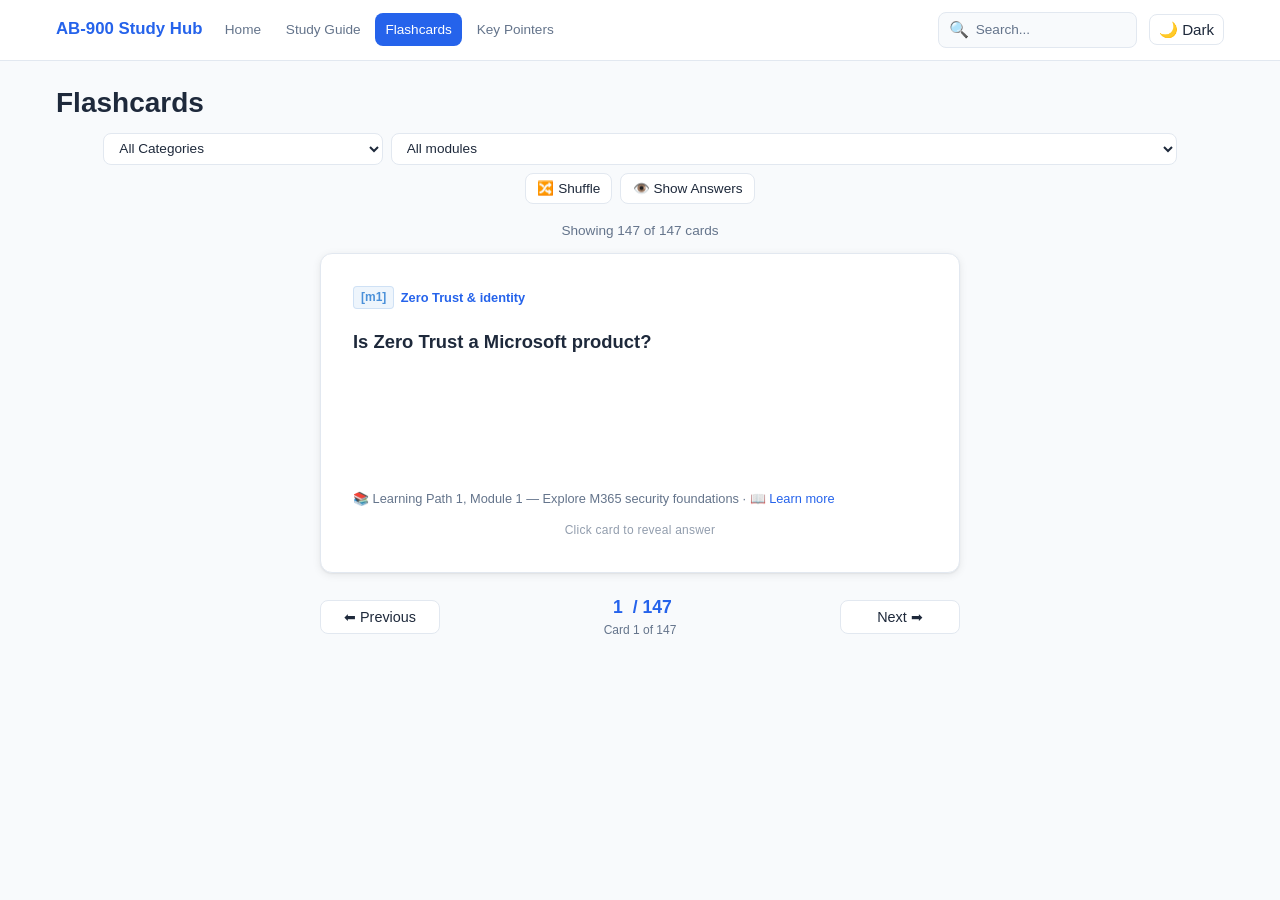
==== flashcards.html @ 1fb24867 "chore: remove all exam basics content across all data files and pages" ====
<!DOCTYPE html>
<html lang="sv" data-theme="light">
<head>
  <meta charset="UTF-8">
  <meta name="viewport" content="width=device-width, initial-scale=1.0">
  <title>Flashcards — AB-900 Study Hub</title>
  <link rel="stylesheet" href="style.css">
  <link rel="icon" href="data:image/svg+xml,<svg xmlns='http://www.w3.org/2000/svg' viewBox='0 0 100 100'><text y='.9em' font-size='90'>🃏</text></svg>">
</head>
<body>
  <header class="header">
    <div class="header-inner">
      <a href="index.html" class="header-logo">AB-900 Study Hub</a>
      <button id="hamburger" class="hamburger" aria-label="Menu">☰</button>
      <nav id="nav" class="nav">
        <a href="index.html">Home</a>
        <a href="study-guide.html">Study Guide</a>
        <a href="flashcards.html" class="active">Flashcards</a>
        <a href="key-pointers.html">Key Pointers</a>
      </nav>
      <div class="search-box">
        <span>🔍</span>
        <input id="searchInput" type="text" placeholder="Search...">
      </div>
      <button id="themeToggle" class="theme-toggle" aria-label="Toggle theme">🌙 Dark</button>
    </div>
  </header>

  <div class="container">
    <div style="display:flex; justify-content:space-between; align-items:center; flex-wrap:wrap; gap:0.75rem; margin-bottom:1rem;">
      <h1 style="margin:0;">Flashcards</h1>
      <div class="flashcard-controls">
        <select id="categoryFilter">
          <option value="all">All Categories</option>
        </select>
        <select id="moduleFilter">
          <option value="">All modules</option>
        </select>
        <button id="shuffleBtn" class="theme-toggle">🔀 Shuffle</button>
        <button id="showAllBtn" class="theme-toggle">👁️ Show Answers</button>
      </div>
    </div>

    <div id="cardCounter" class="card-counter">Card 1 / 1</div>

    <div class="flashcard-wrap">
      <div class="flashcard-3d" id="flashcard3d">
        <div class="flashcard-face flashcard-front">
          <div class="card-category" id="cardCategory"></div>
          <div class="card-question" id="questionText"></div>
          <div class="card-ref" id="cardReference"></div>
          <div class="card-flip-prompt">Click card to reveal answer</div>
        </div>
        <div class="flashcard-face flashcard-back">
          <div class="card-answer" id="answerText"></div>
          <div class="card-explanation" id="explanationBox"></div>
          <div id="backLinks" class="card-ref"></div>
          <div class="card-flip-prompt">Click to flip back</div>
        </div>
      </div>
    </div>

    <div class="flashcard-nav">
      <button id="prevBtn" class="theme-toggle">⬅ Previous</button>
      <span class="card-progress">
        <span id="progressCurrent">1</span> / <span id="progressTotal">1</span>
        <span id="progressLabel" class="progress-label"></span>
      </span>
      <button id="nextBtn" class="theme-toggle">Next ➡</button>
    </div>

    <div id="showAnswersPanel" class="show-answers-panel">
      <h2>All Answers</h2>
      <div id="answersList"></div>
    </div>
  </div>

  <script src="data/modules.js"></script>
  <script src="data/flashcards.js"></script>
  <script>
    let currentIndex = 0;
    let filteredCards = [...flashcards];
    let shuffled = false;

    const flashcardModuleMap = {
      "Zero Trust & identity": "m1",
      "Identity types in Entra": "m1",
      "MFA & sign-in methods": "m1",
      "Conditional Access": "m1",
      "RBAC, PIM, JEA, JIT": "m1",
      "Identity Secure Score & audit": "m1",
      "Defender XDR": "m1",
      "M365 core services": "m2",
      "Microsoft 365 admin center": "m2",
      "Microsoft Purview": "m3",
      "SharePoint governance": "m3",
      "Microsoft 365 Copilot": "m4",
      "Agents": "m4",
      "Work IQ, content safety, groundedness": "m4",
      "Licensing": "m5",
      "Adoption & rollout": "m5",
      "Responsible AI": "m4",
      "Hybrid identity": "m1",
      "Intune": "m1",
      "Numbers to remember": null
    };

    const $ = id => document.getElementById(id);
    const categoryFilter = $('categoryFilter');
    const moduleFilter = $('moduleFilter');
    const cardCounter = $('cardCounter');
    const flashcard3d = $('flashcard3d');
    const questionText = $('questionText');
    const cardCategory = $('cardCategory');
    const answerText = $('answerText');
    const explanationBox = $('explanationBox');
    const backLinks = $('backLinks');
    const cardRef = $('cardReference');
    const prevBtn = $('prevBtn');
    const nextBtn = $('nextBtn');
    const showAllBtn = $('showAllBtn');
    const answersList = $('answersList');
    const showPanel = $('showAnswersPanel');
    const shuffleBtn = $('shuffleBtn');
    const progressCurrent = $('progressCurrent');
    const progressTotal = $('progressTotal');
    const progressLabel = $('progressLabel');

    // Populate category filter
    flashcardCategories.forEach(cat => {
      const opt = document.createElement('option');
      opt.value = cat;
      opt.textContent = cat;
      categoryFilter.appendChild(opt);
    });

    // Populate module filter
    learningPaths.forEach((lp, lpIndex) => {
      lp.modules.forEach(mod => {
        const opt = document.createElement('option');
        opt.value = mod.id;
        opt.textContent = 'LP' + (lpIndex + 1) + ': ' + lp.title + ' \u2192 ' + mod.title;
        moduleFilter.appendChild(opt);
      });
    });

    // Card flip
    flashcard3d.addEventListener('click', () => {
      flashcard3d.classList.toggle('flipped');
    });

    let searchQuery = '';

    function applyFilters() {
      const cat = categoryFilter.value;
      const modVal = moduleFilter.value;
      let cards = cat === 'all' ? [...flashcards] : flashcards.filter(c => c.category === cat);
      if (modVal) {
        cards = cards.filter(c => flashcardModuleMap[c.category] === modVal);
      }
      if (shuffled) cards.sort(() => 0.5 - Math.random());
      if (searchQuery) {
        cards = cards.filter(c =>
          c.question.toLowerCase().includes(searchQuery) ||
          c.answer.toLowerCase().includes(searchQuery) ||
          c.category.toLowerCase().includes(searchQuery) ||
          (c.reference && c.reference.toLowerCase().includes(searchQuery))
        );
      }
      filteredCards = cards;
      currentIndex = 0;
      renderCard();
    }

    window.pageSearch = function(q) { searchQuery = q; applyFilters(); };

    categoryFilter.addEventListener('change', applyFilters);
    moduleFilter.addEventListener('change', applyFilters);

    shuffleBtn.addEventListener('click', () => {
      shuffled = !shuffled;
      shuffleBtn.style.opacity = shuffled ? '1' : '0.6';
      applyFilters();
    });

    prevBtn.addEventListener('click', () => {
      if (currentIndex > 0) { currentIndex--; renderCard(); }
    });
    nextBtn.addEventListener('click', () => {
      if (currentIndex < filteredCards.length - 1) { currentIndex++; renderCard(); }
    });

    document.addEventListener('keydown', (e) => {
      if (e.key === 'ArrowLeft' && currentIndex > 0) { currentIndex--; renderCard(); }
      if (e.key === 'ArrowRight' && currentIndex < filteredCards.length - 1) { currentIndex++; renderCard(); }
    });

    function renderCard() {
      const card = filteredCards[currentIndex];
      flashcard3d.classList.remove('flipped');

      if (!card || filteredCards.length === 0) {
        cardCounter.textContent = 'No cards match your filters';
        questionText.textContent = '';
        cardRef.innerHTML = '';
        backLinks.innerHTML = '';
        explanationBox.classList.remove('visible');
        answerText.textContent = '';
        progressCurrent.textContent = '0';
        progressTotal.textContent = '0';
        progressLabel.textContent = '';
        return;
      }

      cardCounter.textContent = 'Showing ' + filteredCards.length + ' of ' + flashcards.length + ' cards';
      progressCurrent.textContent = currentIndex + 1;
      progressTotal.textContent = filteredCards.length;
      progressLabel.textContent = 'Card ' + (currentIndex + 1) + ' of ' + filteredCards.length;

      // Front — question
      questionText.textContent = card.question;
      const modId = flashcardModuleMap[card.category];
      if (modId) {
        cardCategory.innerHTML = getModuleBadgeHtml(modId) + ' ' + card.category;
      } else {
        cardCategory.textContent = card.category;
      }

      // Front — reference
      let refHtml = '';
      if (card.reference) {
        refHtml += '<span>📚 ' + card.reference + '</span>';
      }
      if (card.learnLink) {
        refHtml += ' &middot; <a href="' + card.learnLink + '" target="_blank" rel="noopener">📖 Learn more</a>';
      }
      cardRef.innerHTML = refHtml;

      // Back — answer + explanation
      answerText.textContent = card.answer;

      const cardLabel = findUnit(card.unitId);
      let backRefHtml = '';
      if (cardLabel) {
        const mod = findModule(card.moduleId);
        const lp = getLearningPathForModule(card.moduleId);
        if (lp && mod) {
          backRefHtml += '<span>📚 ' + lp.title + ' → ' + mod.title + ' → ' + cardLabel.title + '</span>';
        }
      } else if (card.reference) {
        backRefHtml += '<span>📚 ' + card.reference + '</span>';
      }
      if (card.learnLink) {
        backRefHtml += ' &middot; <a href="' + card.learnLink + '" target="_blank" rel="noopener">📖 Learn more</a>';
      }
      backLinks.innerHTML = backRefHtml;

      if (card.explanation) {
        explanationBox.innerHTML = '<strong>Explanation:</strong> ' + card.explanation;
        explanationBox.classList.add('visible');
      } else {
        explanationBox.classList.remove('visible');
      }
    }

    // Show All Answers
    showAllBtn.addEventListener('click', () => {
      const isOpen = showPanel.classList.toggle('open');
      showAllBtn.textContent = isOpen ? '🙈 Hide Answers' : '👁️ Show Answers';
      if (!isOpen) return;

      const cat = categoryFilter.value;
      const cards = cat === 'all' ? flashcards : flashcards.filter(c => c.category === cat);
      answersList.innerHTML = cards.map(c => `
        <div class="show-answers-item">
          <q>${c.question}</q>
          <div class="answer">${c.answer}</div>
          ${c.explanation ? '<div class="explanation">' + c.explanation + '</div>' : ''}
          ${c.reference ? '<div class="explanation">📚 ' + c.reference + '</div>' : ''}
        </div>
      `).join('');
    });

    renderCard();
  </script>
  <script src="script.js"></script>
</body>
</html>
---- style.css ----
*, *::before, *::after { box-sizing: border-box; margin: 0; padding: 0; }
:root {
  --primary: #2563eb;
  --primary-dark: #1d4ed8;
  --primary-light: rgba(37,99,235,0.1);
  --bg: #f8fafc;
  --bg-card: #ffffff;
  --text: #1e293b;
  --text-secondary: #64748b;
  --border: #e2e8f0;
  --accent-green: #22c55e;
  --accent-red: #ef4444;
  --accent-orange: #f59e0b;
  --shadow: 0 1px 3px rgba(0,0,0,0.1);
  --radius: 8px;
  --radius-lg: 12px;
  --font: -apple-system, BlinkMacSystemFont, "Segoe UI", Roboto, "Noto Sans", Helvetica, Arial, sans-serif;
  --max-width: 1200px;
}
[data-theme="dark"] {
  --bg: #0f172a;
  --bg-card: #1e293b;
  --text: #e2e8f0;
  --text-secondary: #94a3b8;
  --border: #334155;
  --shadow: 0 1px 3px rgba(0,0,0,0.3);
  --primary-light: rgba(37,99,235,0.15);
}

html { scroll-behavior: smooth; }
body { font-family: var(--font); background: var(--bg); color: var(--text); line-height: 1.6; min-height: 100vh; }

a { color: var(--primary); text-decoration: none; }
a:hover { text-decoration: underline; }

/* Header */
.header { position: sticky; top: 0; z-index: 100; background: var(--bg-card); border-bottom: 1px solid var(--border); }
.header-inner { max-width: var(--max-width); margin: 0 auto; padding: 0.75rem 1rem; display: flex; align-items: center; gap: 0.75rem; }
.header-logo { font-weight: 700; font-size: 1.05rem; color: var(--primary); text-decoration: none; white-space: nowrap; }
.header-logo:hover { text-decoration: none; }
.nav { display: flex; gap: 0.25rem; flex: 1; }
.nav a { padding: 0.35rem 0.65rem; border-radius: var(--radius); text-decoration: none; color: var(--text-secondary); font-size: 0.85rem; font-weight: 500; transition: background 0.15s, color 0.15s; }
.nav a:hover { background: var(--primary-light); color: var(--primary); text-decoration: none; }
.nav a.active { background: var(--primary); color: #fff; }
.search-box { display: flex; align-items: center; gap: 0.4rem; background: var(--bg); border: 1px solid var(--border); border-radius: var(--radius); padding: 0.25rem 0.65rem; }
.search-box input { border: none; background: transparent; outline: none; color: var(--text); font-size: 0.85rem; width: 150px; }
.search-box input::placeholder { color: var(--text-secondary); }
.theme-toggle, .icon-btn { background: none; border: 1px solid var(--border); border-radius: var(--radius); padding: 0.35rem 0.55rem; cursor: pointer; font-size: 0.95rem; color: var(--text); transition: background 0.15s; white-space: nowrap; }
.theme-toggle:hover, .icon-btn:hover { background: var(--primary-light); }
.hamburger { display: none; background: none; border: none; font-size: 1.5rem; cursor: pointer; color: var(--text); padding: 0.25rem; line-height: 1; }

/* Layout */
.container { max-width: var(--max-width); margin: 0 auto; padding: 1.5rem 1rem; }
.card { background: var(--bg-card); border: 1px solid var(--border); border-radius: var(--radius); padding: 1.5rem; box-shadow: var(--shadow); }
.card + .card { margin-top: 1rem; }
.card-flat { background: transparent; border: none; padding: 0; box-shadow: none; }

/* Typography */
h1 { font-size: 1.75rem; font-weight: 700; margin-bottom: 0.5rem; line-height: 1.3; }
h2 { font-size: 1.35rem; font-weight: 600; margin: 1.5rem 0 0.75rem; line-height: 1.3; }
h3 { font-size: 1.1rem; font-weight: 600; margin: 1rem 0 0.5rem; line-height: 1.4; }
h4 { font-size: 1rem; font-weight: 600; margin: 0.75rem 0 0.4rem; }
p { margin-bottom: 0.75rem; color: var(--text-secondary); }
ul, ol { margin-bottom: 0.75rem; padding-left: 1.5rem; color: var(--text-secondary); }
li { margin-bottom: 0.25rem; }
strong { color: var(--text); }

/* Code & Pre */
code { background: var(--bg); padding: 0.15rem 0.35rem; border-radius: 4px; font-size: 0.85em; font-family: "Cascadia Code", "Fira Code", Consolas, monospace; }
pre { background: var(--bg); border: 1px solid var(--border); border-radius: var(--radius); padding: 1rem; overflow-x: auto; font-size: 0.8rem; line-height: 1.5; margin-bottom: 1rem; font-family: "Cascadia Code", "Fira Code", Consolas, monospace; white-space: pre-wrap; word-break: break-word; }
pre code { background: none; padding: 0; font-size: inherit; }

/* Tables */
table { width: 100%; border-collapse: collapse; margin-bottom: 1rem; font-size: 0.875rem; }
th, td { border: 1px solid var(--border); padding: 0.45rem 0.65rem; text-align: left; }
th { background: var(--bg); font-weight: 600; }
tr:hover { background: var(--primary-light); }

/* Collapsible sections */
.collapsible-header { cursor: pointer; display: flex; justify-content: space-between; align-items: center; padding: 0.5rem 0; user-select: none; border-radius: var(--radius); }
.collapsible-header:hover { color: var(--primary); }
.collapsible-header h3, .collapsible-header h4 { margin: 0; }
.chevron { font-size: 0.75rem; color: var(--text-secondary); transition: transform 0.2s; }
.collapsible-body { overflow: hidden; max-height: 0; transition: max-height 0.3s ease; }
.collapsible-body.open { max-height: none; }
.collapsible-body > :first-child { padding-top: 0.5rem; }

/* Dashboard */
.hero { text-align: center; padding: 2.5rem 1rem 1.5rem; }
.hero h1 { font-size: 2rem; }
.hero p { font-size: 1.05rem; max-width: 550px; margin: 0.5rem auto; }
.hero-tags { display: flex; gap: 0.5rem; justify-content: center; flex-wrap: wrap; margin-top: 0.75rem; }
.tag { display: inline-block; padding: 0.2rem 0.7rem; border-radius: 20px; font-size: 0.8rem; font-weight: 500; color: #fff; }
.tag-blue { background: var(--primary); }
.tag-orange { background: var(--accent-orange); }
.tag-green { background: var(--accent-green); }

.domain-grid { display: grid; grid-template-columns: repeat(auto-fit, minmax(250px, 1fr)); gap: 1rem; margin-top: 1.5rem; }
.domain-card { background: var(--bg-card); border: 1px solid var(--border); border-radius: var(--radius-lg); padding: 1.25rem; text-align: center; }
.domain-card h3 { margin: 0 0 0.25rem; }
.domain-card p { font-size: 0.85rem; margin-bottom: 0.75rem; }
.domain-bar { height: 20px; background: var(--bg); border-radius: 10px; overflow: hidden; margin: 0.5rem 0; }
.domain-bar-fill { height: 100%; border-radius: 10px; background: var(--primary); transition: width 0.5s; }

.section-grid { display: grid; grid-template-columns: repeat(auto-fit, minmax(220px, 1fr)); gap: 1rem; margin-top: 1.5rem; }
.section-card { display: block; background: var(--bg-card); border: 1px solid var(--border); border-radius: var(--radius-lg); padding: 1.5rem; text-decoration: none; color: var(--text); transition: transform 0.15s, box-shadow 0.15s; }
.section-card:hover { transform: translateY(-2px); box-shadow: 0 4px 12px rgba(0,0,0,0.1); text-decoration: none; }
.section-card .icon { font-size: 2rem; margin-bottom: 0.5rem; }
.section-card h3 { margin: 0 0 0.35rem; }
.section-card p { font-size: 0.85rem; margin: 0; color: var(--text-secondary); }

/* Study Guide */
.section-header { border-left: 3px solid var(--primary); padding-left: 0.75rem; margin-top: 0; }
.key-concepts-box { background: var(--bg); border: 1px solid var(--border); border-radius: var(--radius); padding: 1rem; margin-top: 1rem; }
.key-concepts-box h3 { margin-top: 0; font-size: 1rem; }
.concept-tag { display: inline-block; background: var(--primary); color: #fff; padding: 0.1rem 0.5rem; border-radius: 12px; font-size: 0.75rem; margin: 0.15rem; white-space: nowrap; }

/* Tree Nav Sidebar */
.study-guide-layout { display: flex; gap: 1.5rem; align-items: flex-start; }
.tree-sidebar { width: 280px; flex-shrink: 0; position: sticky; top: 4.5rem; max-height: calc(100vh - 5.5rem); overflow-y: auto; background: var(--bg-card); border: 1px solid var(--border); border-radius: var(--radius); padding: 0.5rem 0; }
.tree-nav { font-size: 0.82rem; }
.tree-section + .tree-section { border-top: 1px solid var(--border); margin-top: 0.25rem; padding-top: 0.25rem; }
.tree-section-title { padding: 0.45rem 0.75rem; cursor: pointer; font-weight: 600; color: var(--primary); display: flex; align-items: center; gap: 0.35rem; user-select: none; }
.tree-section-title::before { content: "▾"; font-size: 0.65rem; transition: transform 0.2s; }
.tree-section-title.collapsed::before { content: "▸"; }
.tree-section-title:hover { background: var(--primary-light); }
.tree-module-title { padding: 0.35rem 0.75rem 0.35rem 1.5rem; cursor: pointer; font-weight: 500; color: var(--text); display: flex; align-items: center; gap: 0.3rem; user-select: none; font-size: 0.8rem; }
.tree-module-title::before { content: "▾"; font-size: 0.6rem; transition: transform 0.2s; }
.tree-module-title.collapsed::before { content: "▸"; }
.tree-module-title:hover { background: var(--primary-light); }
.tree-children { overflow: hidden; transition: max-height 0.25s ease; max-height: 2000px; }
.tree-children.collapsed { max-height: 0; }
.tree-item { padding: 0.3rem 0.75rem 0.3rem 2.25rem; cursor: pointer; color: var(--text-secondary); border-radius: 4px; margin: 0 0.25rem; transition: background 0.1s, color 0.1s; font-size: 0.8rem; line-height: 1.3; word-break: break-word; }
.tree-item:hover { background: var(--primary-light); color: var(--primary); }
.tree-item.selected { background: var(--primary); color: #fff; font-weight: 500; }

/* Content area */
.content-area { flex: 1; min-width: 0; }
.content-area h2 { margin-top: 0; }
.content-area .breadcrumb { font-size: 0.8rem; color: var(--text-secondary); margin-bottom: 0.5rem; }
.content-area .exam-tips { margin-top: 1.5rem; padding: 1rem; background: rgba(245,158,11,0.1); border: 1px solid var(--accent-orange); border-radius: var(--radius); }
.content-area .exam-tips h3 { margin-top: 0; font-size: 1rem; color: var(--accent-orange); }
.content-area .key-concepts { margin-top: 1rem; padding: 1rem; background: var(--primary-light); border: 1px solid var(--primary); border-radius: var(--radius); }
.content-area .key-concepts h3 { margin-top: 0; font-size: 1rem; color: var(--primary); }
.search-no-results { text-align: center; padding: 2rem; color: var(--text-secondary); font-size: 1.1rem; }

/* Flashcards — 3D flip card */
.flashcard-wrap { max-width: 640px; margin: 0 auto; perspective: 1200px; }
.flashcard-3d { position: relative; width: 100%; min-height: 320px; cursor: pointer; transform-style: preserve-3d; transition: transform 0.5s cubic-bezier(0.4, 0.0, 0.2, 1); }
.flashcard-3d.flipped { transform: rotateY(180deg); }

.flashcard-face { position: absolute; inset: 0; backface-visibility: hidden; -webkit-backface-visibility: hidden; border-radius: var(--radius-lg); padding: 2rem; display: flex; flex-direction: column; border: 1px solid var(--border); background: var(--bg-card); box-shadow: 0 2px 8px rgba(0,0,0,0.08), 0 1px 2px rgba(0,0,0,0.06); }
[data-theme="dark"] .flashcard-face { box-shadow: 0 2px 12px rgba(0,0,0,0.3), 0 1px 3px rgba(0,0,0,0.2); }

.flashcard-front { z-index: 2; }
.flashcard-back { transform: rotateY(180deg); }

.card-category { font-size: 0.8rem; font-weight: 600; color: var(--primary); margin-bottom: 0.35rem; display: flex; align-items: center; gap: 0.4rem; }
.card-question { flex: 1; font-size: 1.15rem; font-weight: 600; line-height: 1.6; margin: 0.75rem 0; color: var(--text); }
.card-answer { flex: 1; font-size: 1.05rem; line-height: 1.7; margin: 0.5rem 0; color: var(--text); }
.card-explanation { margin-top: 0.75rem; padding: 0.75rem 1rem; background: var(--bg); border-radius: var(--radius); font-size: 0.9rem; color: var(--text-secondary); }
.card-explanation strong { color: var(--primary); }
.card-ref { font-size: 0.8rem; color: var(--text-secondary); margin-top: 0.5rem; }
.card-ref a { color: var(--primary); text-decoration: none; }
.card-ref a:hover { text-decoration: underline; }

.card-flip-prompt { margin-top: auto; padding-top: 0.75rem; font-size: 0.75rem; color: var(--text-secondary); text-align: center; letter-spacing: 0.02em; opacity: 0.7; }

/* Controls */
.flashcard-controls { display: flex; gap: 0.5rem; flex-wrap: wrap; justify-content: center; }
.flashcard-controls select, .flashcard-controls button { padding: 0.4rem 0.7rem; border: 1px solid var(--border); border-radius: var(--radius); background: var(--bg-card); color: var(--text); font-size: 0.85rem; cursor: pointer; }

/* Navigation */
.flashcard-nav { max-width: 640px; margin: 1.25rem auto 0; display: flex; align-items: center; justify-content: space-between; gap: 0.75rem; }
.flashcard-nav button { min-width: 120px; padding: 0.5rem 1rem; border: 1px solid var(--border); border-radius: var(--radius); background: var(--bg-card); color: var(--text); font-size: 0.9rem; cursor: pointer; transition: background 0.15s; }
.flashcard-nav button:hover { background: var(--primary-light); }
.flashcard-nav button:disabled { opacity: 0.4; cursor: default; background: var(--bg-card); }
.card-progress { font-size: 1.1rem; font-weight: 600; color: var(--primary); text-align: center; }
.card-progress #progressCurrent, .card-progress #progressTotal { min-width: 2ch; display: inline-block; }
.progress-label { display: block; font-size: 0.75rem; font-weight: 400; color: var(--text-secondary); }

/* Card counter */
.card-counter { text-align: center; color: var(--text-secondary); font-size: 0.85rem; margin-bottom: 0.75rem; }

/* Show Answers panel */
.show-answers-panel { background: var(--bg); border: 1px solid var(--border); border-radius: var(--radius); padding: 1.5rem; margin-top: 2rem; display: none; }
.show-answers-panel.open { display: block; }
.show-answers-panel h2 { margin-top: 0; }
.show-answers-item { padding: 0.75rem 0; border-bottom: 1px solid var(--border); }
.show-answers-item:last-child { border-bottom: none; }
.show-answers-item q { font-weight: 600; display: block; margin-bottom: 0.25rem; font-style: italic; }
.show-answers-item .answer { color: var(--primary); font-weight: 500; }
.show-answers-item .explanation { font-size: 0.85rem; color: var(--text-secondary); margin-top: 0.25rem; }

/* Key Pointers */
.key-pointer-group { margin-bottom: 2rem; }
.key-pointer-group h2 { border-bottom: 2px solid var(--primary); padding-bottom: 0.3rem; margin-bottom: 0.75rem; font-size: 1.1rem; }
.key-pointer-group ul { list-style: none; padding-left: 0; }
.key-pointer-group li { padding: 0.35rem 0; padding-left: 1.25rem; position: relative; font-size: 0.88rem; color: var(--text); line-height: 1.5; }
.key-pointer-group li::before { content: ""; position: absolute; left: 0; top: 0.7rem; width: 6px; height: 6px; background: var(--primary); border-radius: 50%; }

/* Search highlight */
.search-highlight { background: var(--highlight-bg, rgba(245,158,11,0.3)); padding: 0.1rem 0.15rem; border-radius: 2px; }

/* Print */
@media print {
  .header { display: none; }
  body { background: #fff; color: #000; }
  .card { border: none; box-shadow: none; padding: 0.5rem 0; }
  .card + .card { margin-top: 0; }
  .collapsible-body { max-height: none !important; }
  .chevron { display: none; }
  .flashcard-3d { min-height: auto; transform: none !important; }
  .flashcard-face { position: relative; box-shadow: none; backface-visibility: visible !important; }
  .flashcard-back { display: none; }
  .flashcard-3d.flipped .flashcard-front { display: none; }
  .flashcard-3d.flipped .flashcard-back { display: block; transform: none; }
  
  .key-pointer-group li::before { background: #000; }
  .section-card { border: 1px solid #ccc; }
}

/* Responsive */
@media (max-width: 768px) {
  .header-inner { gap: 0.5rem; padding: 0.6rem 0.75rem; }
  .header-logo { font-size: 0.95rem; }
  .nav { display: none; position: absolute; top: 100%; left: 0; right: 0; background: var(--bg-card); flex-direction: column; padding: 0.5rem; border-bottom: 1px solid var(--border); box-shadow: var(--shadow); }
  .nav.open { display: flex; }
  .nav a { padding: 0.5rem 0.75rem; }
  .hamburger { display: block; }
  .search-box input { width: 100px; }
  .hero h1 { font-size: 1.5rem; }
  .hero p { font-size: 0.95rem; }
  .container { padding: 1rem 0.75rem; }
  h1 { font-size: 1.4rem; }
  .domain-grid { grid-template-columns: 1fr; }
  .section-grid { grid-template-columns: 1fr; }
  pre { font-size: 0.7rem; }
  .study-guide-layout { flex-direction: column; }
  .tree-sidebar { width: 100%; position: static; max-height: none; }
  .tree-sidebar.collapsed .tree-children { display: none; }
}

@media (max-width: 428px) {
  .header-inner { padding: 0.5rem 0.5rem; gap: 0.35rem; }
  .search-box { display: none; }
  .hero h1 { font-size: 1.3rem; }
  .domain-card { padding: 1rem; }
}
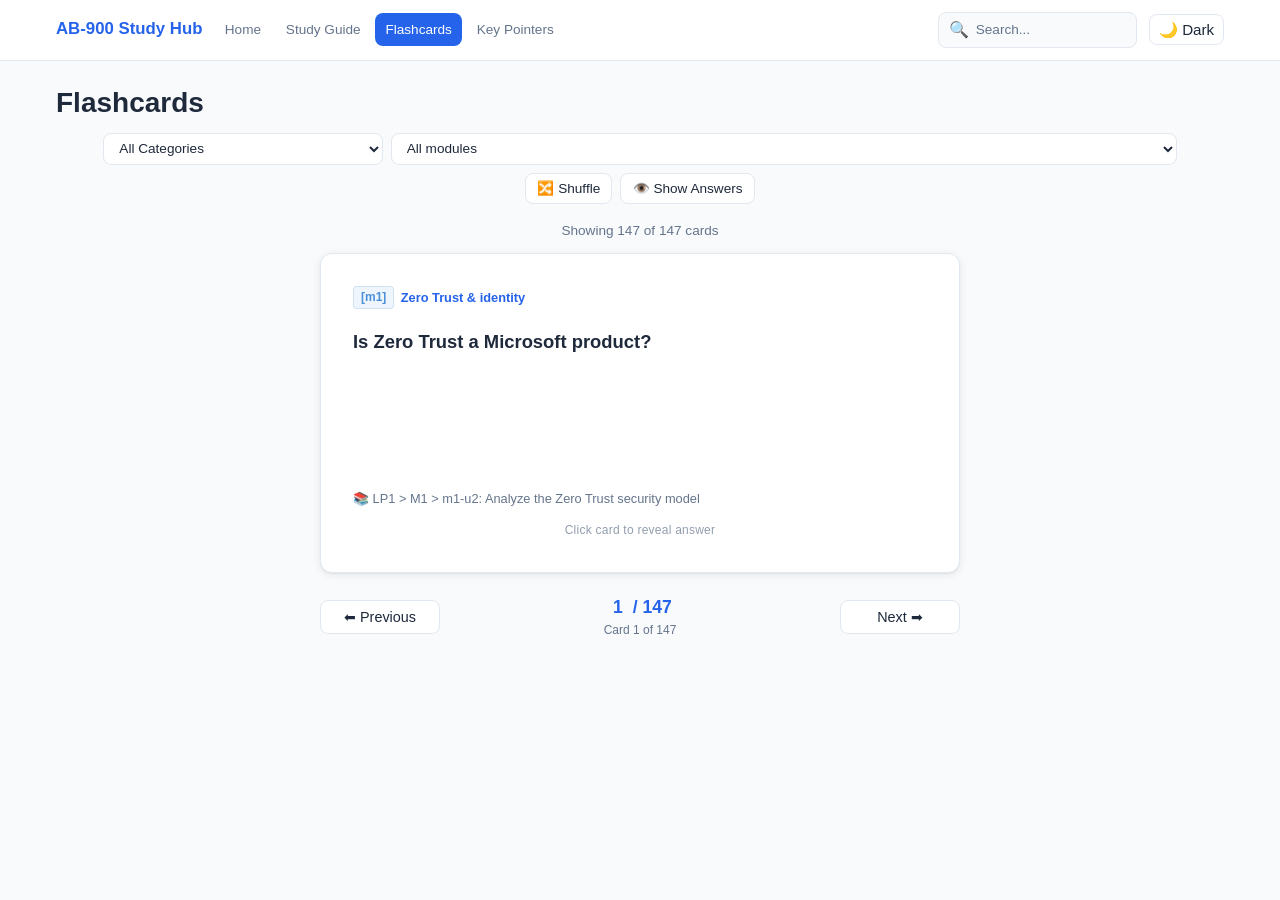
==== commit 59eeabf4: "feat: show exact LP/module/unit address on all flashcard faces" ====
--- a/flashcards.html
+++ b/flashcards.html
@@ -226,30 +226,25 @@
         cardCategory.textContent = card.category;
       }
 
+      // Exact LP/Module/Unit address
+      const cardLabel = findUnit(card.unitId);
+      const mod = findModule(card.moduleId);
+      const lp = getLearningPathForModule(card.moduleId);
+      let exactAddr = '';
+      if (lp && mod && cardLabel) {
+        const lpNum = lp.id === 'lp1' ? 'LP1' : 'LP2';
+        exactAddr = lpNum + ' &gt; ' + mod.id.toUpperCase() + ' &gt; ' + card.unitId + ': ' + cardLabel.title;
+      } else if (card.reference) {
+        exactAddr = card.reference;
+      }
+
       // Front — reference
-      let refHtml = '';
-      if (card.reference) {
-        refHtml += '<span>📚 ' + card.reference + '</span>';
-      }
-      if (card.learnLink) {
-        refHtml += ' &middot; <a href="' + card.learnLink + '" target="_blank" rel="noopener">📖 Learn more</a>';
-      }
-      cardRef.innerHTML = refHtml;
+      cardRef.innerHTML = '<span>📚 ' + exactAddr + '</span>';
 
       // Back — answer + explanation
       answerText.textContent = card.answer;
 
-      const cardLabel = findUnit(card.unitId);
-      let backRefHtml = '';
-      if (cardLabel) {
-        const mod = findModule(card.moduleId);
-        const lp = getLearningPathForModule(card.moduleId);
-        if (lp && mod) {
-          backRefHtml += '<span>📚 ' + lp.title + ' → ' + mod.title + ' → ' + cardLabel.title + '</span>';
-        }
-      } else if (card.reference) {
-        backRefHtml += '<span>📚 ' + card.reference + '</span>';
-      }
+      let backRefHtml = '<span>📚 ' + exactAddr + '</span>';
       if (card.learnLink) {
         backRefHtml += ' &middot; <a href="' + card.learnLink + '" target="_blank" rel="noopener">📖 Learn more</a>';
       }
@@ -271,14 +266,23 @@
 
       const cat = categoryFilter.value;
       const cards = cat === 'all' ? flashcards : flashcards.filter(c => c.category === cat);
-      answersList.innerHTML = cards.map(c => `
+      answersList.innerHTML = cards.map(c => {
+        const cl = findUnit(c.unitId);
+        const m = findModule(c.moduleId);
+        const lp2 = getLearningPathForModule(c.moduleId);
+        let addr = c.reference || '';
+        if (lp2 && m && cl) {
+          const n = lp2.id === 'lp1' ? 'LP1' : 'LP2';
+          addr = n + ' > ' + m.id.toUpperCase() + ' > ' + c.unitId + ': ' + cl.title;
+        }
+        return `
         <div class="show-answers-item">
           <q>${c.question}</q>
           <div class="answer">${c.answer}</div>
           ${c.explanation ? '<div class="explanation">' + c.explanation + '</div>' : ''}
-          ${c.reference ? '<div class="explanation">📚 ' + c.reference + '</div>' : ''}
-        </div>
-      `).join('');
+          <div class="explanation">📚 ${addr}</div>
+        </div>`;
+      }).join('');
     });
 
     renderCard();
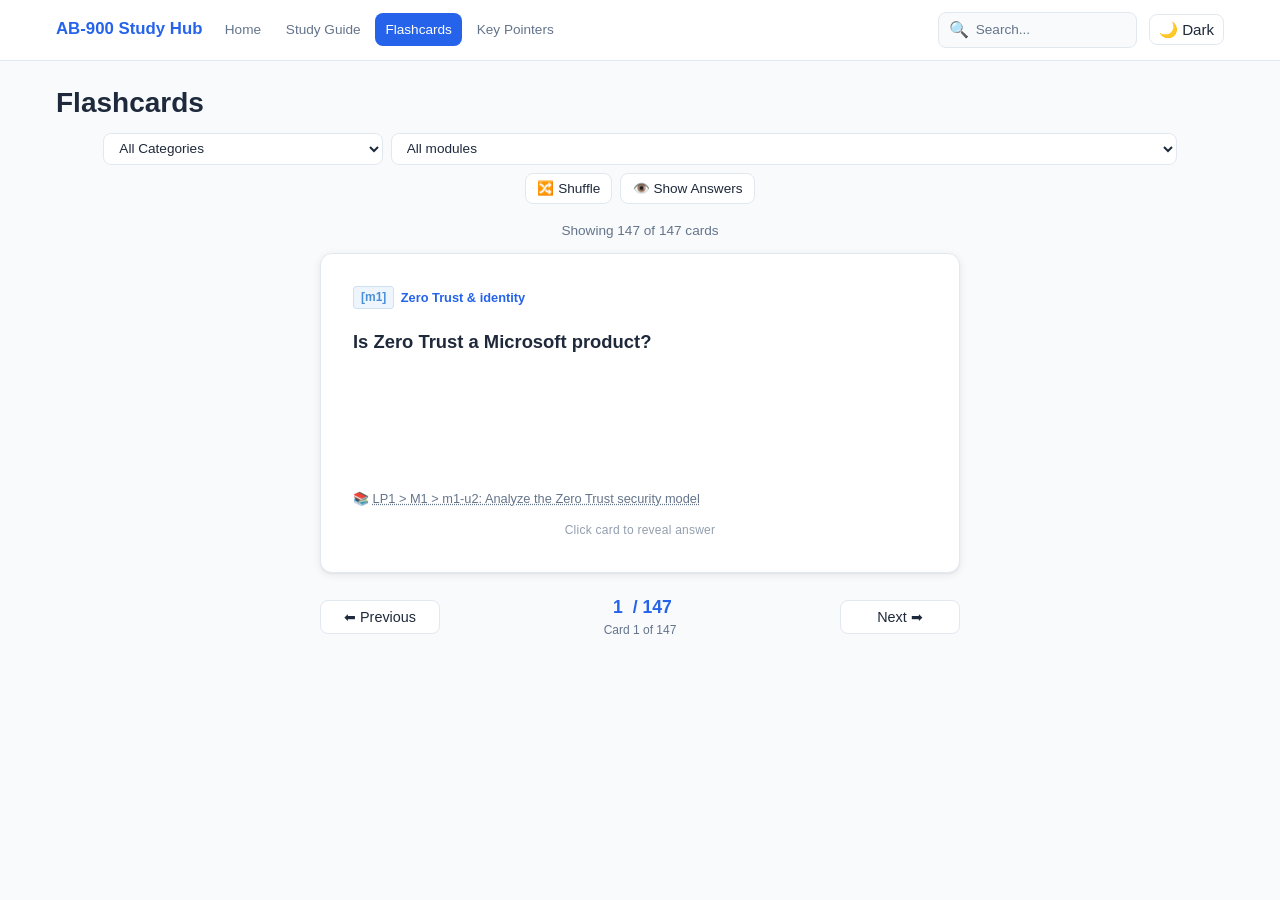
==== commit ac06611d: "feat: link flashcards directly to unit page on Microsoft Learn" ====
--- a/flashcards.html
+++ b/flashcards.html
@@ -144,6 +144,15 @@
       });
     });
 
+    // Construct direct unit URL from module URL
+    function getUnitUrl(moduleUrl, unitId, unitTitle) {
+      if (!moduleUrl) return null;
+      const unitNum = unitId ? unitId.split('-u')[1] : null;
+      if (!unitNum) return moduleUrl;
+      const slug = unitTitle.toLowerCase().replace(/[^a-z0-9]+/g, '-').replace(/^-|-$/g, '');
+      return moduleUrl.replace(/\/?$/, '/') + unitNum + '-' + slug + '/';
+    }
+
     // Card flip
     flashcard3d.addEventListener('click', () => {
       flashcard3d.classList.toggle('flipped');
@@ -238,14 +247,19 @@
         exactAddr = card.reference;
       }
 
-      // Front — reference
-      cardRef.innerHTML = '<span>📚 ' + exactAddr + '</span>';
+      // Front — reference (linkable to unit)
+      const unitUrl = getUnitUrl(card.learnLink, card.unitId, cardLabel ? cardLabel.title : null);
+      cardRef.innerHTML = unitUrl
+        ? '<span>📚 <a href="' + unitUrl + '" target="_blank" rel="noopener" style="color:var(--text-secondary);text-decoration:underline;text-decoration-style:dotted;">' + exactAddr + '</a></span>'
+        : '<span>📚 ' + exactAddr + '</span>';
 
       // Back — answer + explanation
       answerText.textContent = card.answer;
 
       let backRefHtml = '<span>📚 ' + exactAddr + '</span>';
-      if (card.learnLink) {
+      if (unitUrl) {
+        backRefHtml += ' &middot; <a href="' + unitUrl + '" target="_blank" rel="noopener">📖 Learn more</a>';
+      } else if (card.learnLink) {
         backRefHtml += ' &middot; <a href="' + card.learnLink + '" target="_blank" rel="noopener">📖 Learn more</a>';
       }
       backLinks.innerHTML = backRefHtml;
@@ -275,12 +289,14 @@
           const n = lp2.id === 'lp1' ? 'LP1' : 'LP2';
           addr = n + ' > ' + m.id.toUpperCase() + ' > ' + c.unitId + ': ' + cl.title;
         }
+        const unitUrl = getUnitUrl(c.learnLink, c.unitId, cl ? cl.title : null);
+        const linkHtml = unitUrl ? ' &middot; <a href="' + unitUrl + '" target="_blank" rel="noopener" style="color:var(--primary);">📖 Learn more</a>' : '';
         return `
         <div class="show-answers-item">
           <q>${c.question}</q>
           <div class="answer">${c.answer}</div>
           ${c.explanation ? '<div class="explanation">' + c.explanation + '</div>' : ''}
-          <div class="explanation">📚 ${addr}</div>
+          <div class="explanation">📚 ${addr}${linkHtml}</div>
         </div>`;
       }).join('');
     });
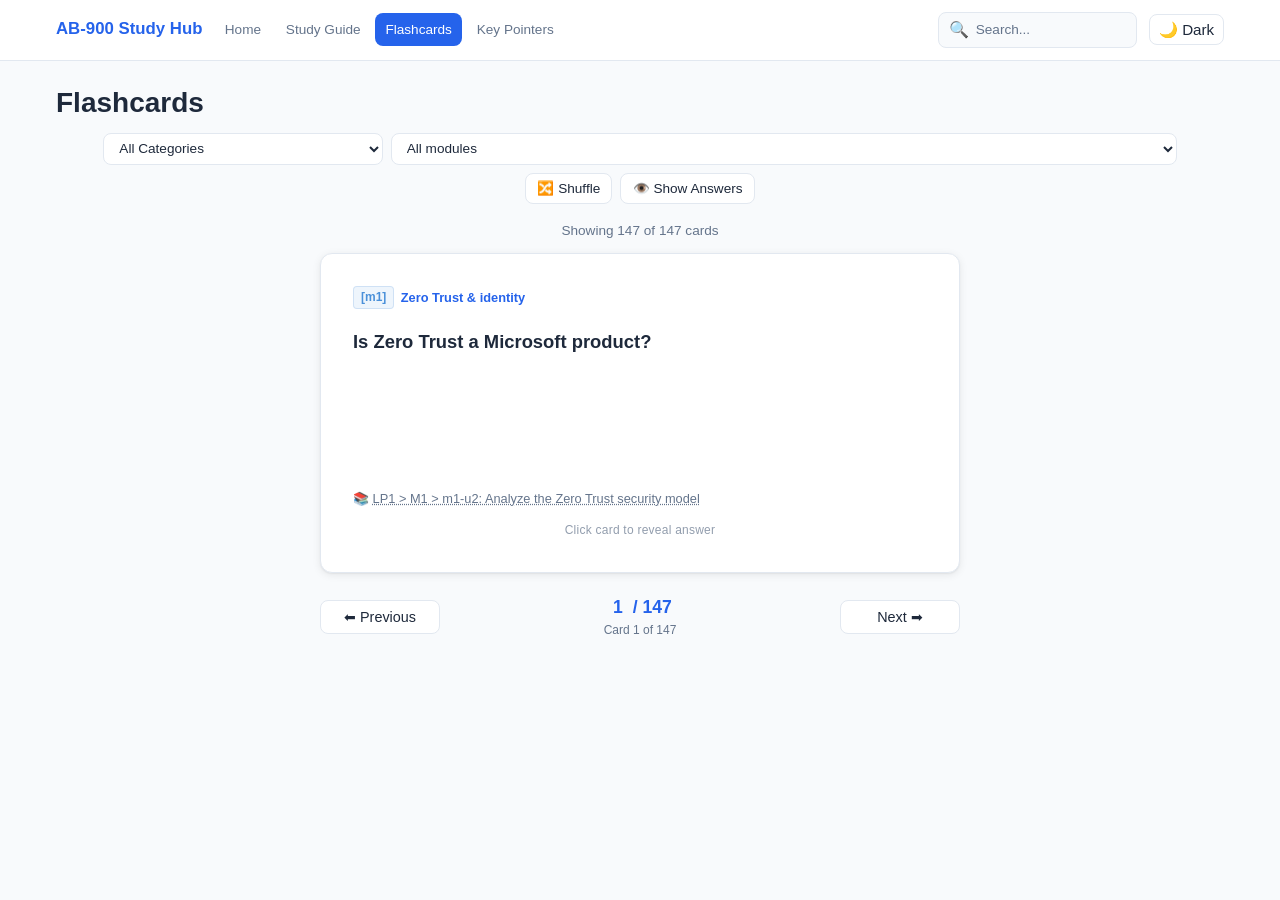
==== commit ee9a47f6: "fix: use verified unit urlSlugs from modules.js in flashcard links" ====
--- a/flashcards.html
+++ b/flashcards.html
@@ -145,12 +145,14 @@
     });
 
     // Construct direct unit URL from module URL
-    function getUnitUrl(moduleUrl, unitId, unitTitle) {
-      if (!moduleUrl) return null;
-      const unitNum = unitId ? unitId.split('-u')[1] : null;
-      if (!unitNum) return moduleUrl;
-      const slug = unitTitle.toLowerCase().replace(/[^a-z0-9]+/g, '-').replace(/^-|-$/g, '');
-      return moduleUrl.replace(/\/?$/, '/') + unitNum + '-' + slug + '/';
+    function getUnitUrl(moduleUrl, unitId) {
+      if (!moduleUrl || !unitId) return null;
+      if (!moduleUrl.includes('/training/modules/')) return null;
+      const unitNum = unitId.split('-u')[1];
+      if (!unitNum) return null;
+      const unit = findUnit(unitId);
+      if (!unit || !unit.urlSlug) return null;
+      return moduleUrl.replace(/\/?$/, '/') + unitNum + '-' + unit.urlSlug + '/';
     }
 
     // Card flip
@@ -248,7 +250,7 @@
       }
 
       // Front — reference (linkable to unit)
-      const unitUrl = getUnitUrl(card.learnLink, card.unitId, cardLabel ? cardLabel.title : null);
+      const unitUrl = getUnitUrl(card.learnLink, card.unitId);
       cardRef.innerHTML = unitUrl
         ? '<span>📚 <a href="' + unitUrl + '" target="_blank" rel="noopener" style="color:var(--text-secondary);text-decoration:underline;text-decoration-style:dotted;">' + exactAddr + '</a></span>'
         : '<span>📚 ' + exactAddr + '</span>';
@@ -289,7 +291,7 @@
           const n = lp2.id === 'lp1' ? 'LP1' : 'LP2';
           addr = n + ' > ' + m.id.toUpperCase() + ' > ' + c.unitId + ': ' + cl.title;
         }
-        const unitUrl = getUnitUrl(c.learnLink, c.unitId, cl ? cl.title : null);
+        const unitUrl = getUnitUrl(c.learnLink, c.unitId);
         const linkHtml = unitUrl ? ' &middot; <a href="' + unitUrl + '" target="_blank" rel="noopener" style="color:var(--primary);">📖 Learn more</a>' : '';
         return `
         <div class="show-answers-item">
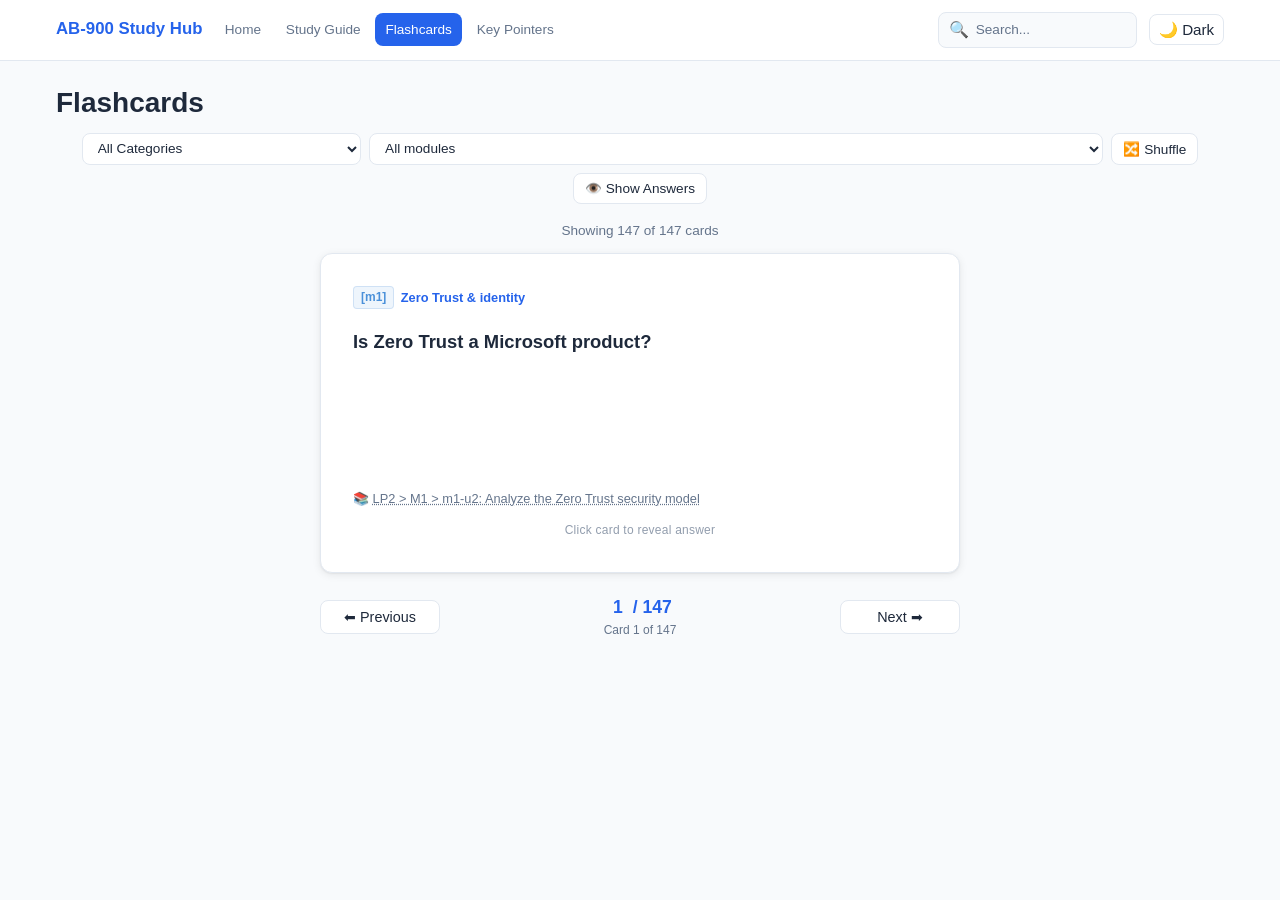
==== commit 92b14758: "Restructure study guide tree nav to show exam domains; expand content gap-fills in study-guide.js" ====
--- a/flashcards.html
+++ b/flashcards.html
@@ -135,11 +135,11 @@
     });
 
     // Populate module filter
-    learningPaths.forEach((lp, lpIndex) => {
-      lp.modules.forEach(mod => {
+    examDomains.forEach((d, dIdx) => {
+      d.modules.forEach(mod => {
         const opt = document.createElement('option');
         opt.value = mod.id;
-        opt.textContent = 'LP' + (lpIndex + 1) + ': ' + lp.title + ' \u2192 ' + mod.title;
+        opt.textContent = 'Domain ' + (dIdx + 1) + ' (' + d.weight + '): ' + d.shortTitle + ' \u2192 ' + mod.title;
         moduleFilter.appendChild(opt);
       });
     });
--- a/style.css
+++ b/style.css
@@ -247,3 +247,6 @@
   .hero h1 { font-size: 1.3rem; }
   .domain-card { padding: 1rem; }
 }
+
+/* Weight badge for tree nav domain headers */
+.weight-badge { font-size: 0.65rem; background: var(--primary); color: #fff; padding: 0.1rem 0.4rem; border-radius: 6px; font-weight: 600; letter-spacing: 0.02em; }
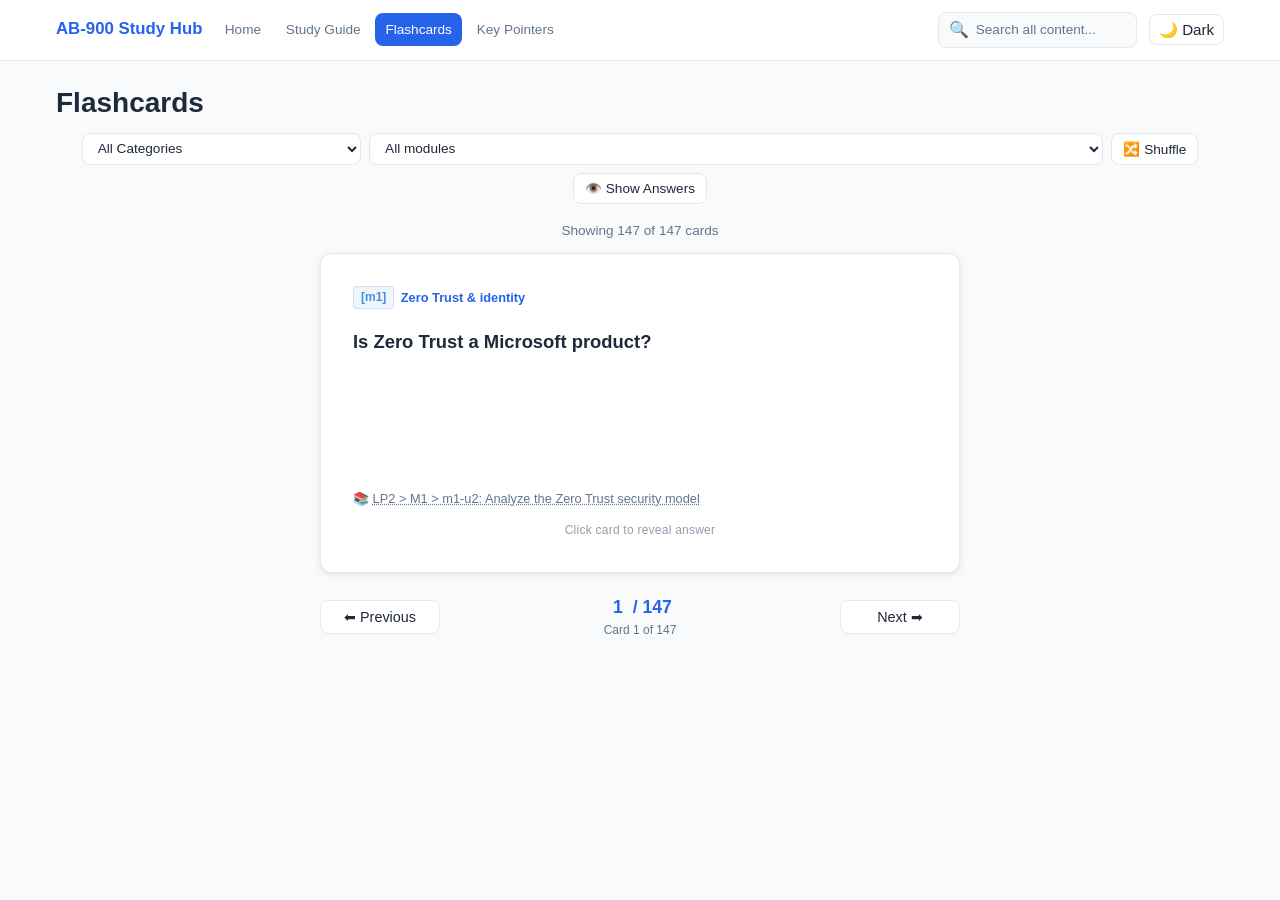
==== commit 64ff232c: "Redesign index.html with cleaner layout; add cross-page search dropdown" ====
--- a/flashcards.html
+++ b/flashcards.html
@@ -18,9 +18,10 @@
         <a href="flashcards.html" class="active">Flashcards</a>
         <a href="key-pointers.html">Key Pointers</a>
       </nav>
-      <div class="search-box">
+      <div class="search-box" id="searchBox">
         <span>🔍</span>
-        <input id="searchInput" type="text" placeholder="Search...">
+        <input id="searchInput" type="text" placeholder="Search all content...">
+        <div id="searchResults" class="search-dropdown"></div>
       </div>
       <button id="themeToggle" class="theme-toggle" aria-label="Toggle theme">🌙 Dark</button>
     </div>
--- a/style.css
+++ b/style.css
@@ -250,3 +250,55 @@
 
 /* Weight badge for tree nav domain headers */
 .weight-badge { font-size: 0.65rem; background: var(--primary); color: #fff; padding: 0.1rem 0.4rem; border-radius: 6px; font-weight: 600; letter-spacing: 0.02em; }
+
+/* Hero improvements */
+.hero { background: linear-gradient(180deg, var(--primary-light) 0%, transparent 100%); padding: 3rem 1rem 2rem; }
+.hero h1 { font-size: 2.25rem; letter-spacing: -0.02em; }
+.hero-sub { font-size: 1.05rem; max-width: 550px; margin: 0.5rem auto 0; color: var(--text-secondary); }
+
+/* Domain cards v2 */
+.domain-grid { display: grid; grid-template-columns: repeat(auto-fit, minmax(280px, 1fr)); gap: 1.25rem; margin-top: 1.25rem; }
+.domain-card { background: var(--bg-card); border: 1px solid var(--border); border-radius: var(--radius-lg); padding: 1.5rem; display: flex; flex-direction: column; align-items: center; text-align: center; transition: transform 0.15s, box-shadow 0.15s; }
+.domain-card:hover { transform: translateY(-2px); box-shadow: 0 6px 20px rgba(0,0,0,0.08); }
+.domain-icon { font-size: 2rem; margin-bottom: 0.5rem; }
+.domain-card h3 { margin: 0 0 0.35rem; font-size: 1.25rem; }
+.domain-title { font-size: 0.85rem; color: var(--text-secondary); margin-bottom: 0.75rem; line-height: 1.4; min-height: 2.4em; }
+.domain-bar { height: 6px; width: 100%; max-width: 200px; background: var(--bg); border-radius: 3px; overflow: hidden; margin: 0.5rem 0 0.35rem; }
+.domain-bar-fill { height: 100%; border-radius: 3px; transition: width 0.5s; }
+.domain-weight { font-size: 0.8rem; font-weight: 600; color: var(--text); }
+.domain-modules { font-size: 0.75rem; color: var(--text-secondary); margin-top: 0.15rem; }
+
+/* Section card with CTA */
+.section-card .card-cta { display: inline-block; margin-top: 0.75rem; font-size: 0.82rem; font-weight: 600; color: var(--primary); }
+.section-card:hover .card-cta { text-decoration: underline; }
+
+/* Pill links */
+.pill-group { display: flex; gap: 0.6rem; flex-wrap: wrap; margin-top: 0.75rem; }
+.pill-link { display: inline-block; padding: 0.4rem 1rem; background: var(--bg-card); border: 1px solid var(--border); border-radius: 20px; font-size: 0.85rem; color: var(--text); transition: background 0.15s, border-color 0.15s; text-decoration: none; }
+.pill-link:hover { background: var(--primary-light); border-color: var(--primary); color: var(--primary); text-decoration: none; }
+
+/* Domain module group on home */
+.domain-module-group { background: var(--bg-card); border: 1px solid var(--border); border-radius: var(--radius-lg); padding: 1.25rem; }
+.domain-module-header { margin: 0 0 0.75rem; font-size: 0.95rem; display: flex; align-items: center; gap: 0.5rem; }
+.module-card { display: flex; align-items: center; gap: 0.5rem; padding: 0.5rem 0.65rem; border-radius: var(--radius); text-decoration: none; color: var(--text); font-size: 0.85rem; transition: background 0.15s; }
+.module-card:hover { background: var(--primary-light); text-decoration: none; }
+.module-card .module-count { margin-left: auto; font-size: 0.75rem; color: var(--text-secondary); white-space: nowrap; }
+.domain-module-group + .domain-module-group { margin-top: 1rem; }
+
+/* Search dropdown overlay */
+.search-box { position: relative; }
+.search-dropdown { display: none; position: absolute; top: 100%; right: 0; left: 0; min-width: 360px; margin-top: 4px; background: var(--bg-card); border: 1px solid var(--border); border-radius: var(--radius-lg); box-shadow: 0 8px 24px rgba(0,0,0,0.12); max-height: 400px; overflow-y: auto; z-index: 200; }
+[data-theme="dark"] .search-dropdown { box-shadow: 0 8px 24px rgba(0,0,0,0.4); }
+.search-dropdown.open { display: block; }
+.search-dropdown-group { padding: 0.5rem 0; }
+.search-dropdown-group + .search-dropdown-group { border-top: 1px solid var(--border); }
+.search-dropdown-label { padding: 0.25rem 0.75rem; font-size: 0.7rem; font-weight: 600; text-transform: uppercase; letter-spacing: 0.05em; color: var(--text-secondary); }
+.search-dropdown-item { display: flex; align-items: baseline; gap: 0.35rem; padding: 0.35rem 0.75rem; cursor: pointer; font-size: 0.82rem; color: var(--text); transition: background 0.1s; text-decoration: none; }
+.search-dropdown-item:hover { background: var(--primary-light); text-decoration: none; }
+.search-dropdown-item .match-text { color: var(--text-secondary); font-size: 0.78rem; overflow: hidden; text-overflow: ellipsis; white-space: nowrap; flex: 1; }
+.search-dropdown-item .match-source { font-size: 0.65rem; color: var(--primary); font-weight: 500; white-space: nowrap; }
+.search-dropdown-empty { padding: 1rem; text-align: center; color: var(--text-secondary); font-size: 0.85rem; }
+
+/* Section spacing on home */
+.domains-section, .materials-section, .quicklinks-section, .modules-section { margin-bottom: 2rem; }
+.domains-section h2, .materials-section h2, .quicklinks-section h2, .modules-section h2 { margin-bottom: 0; }
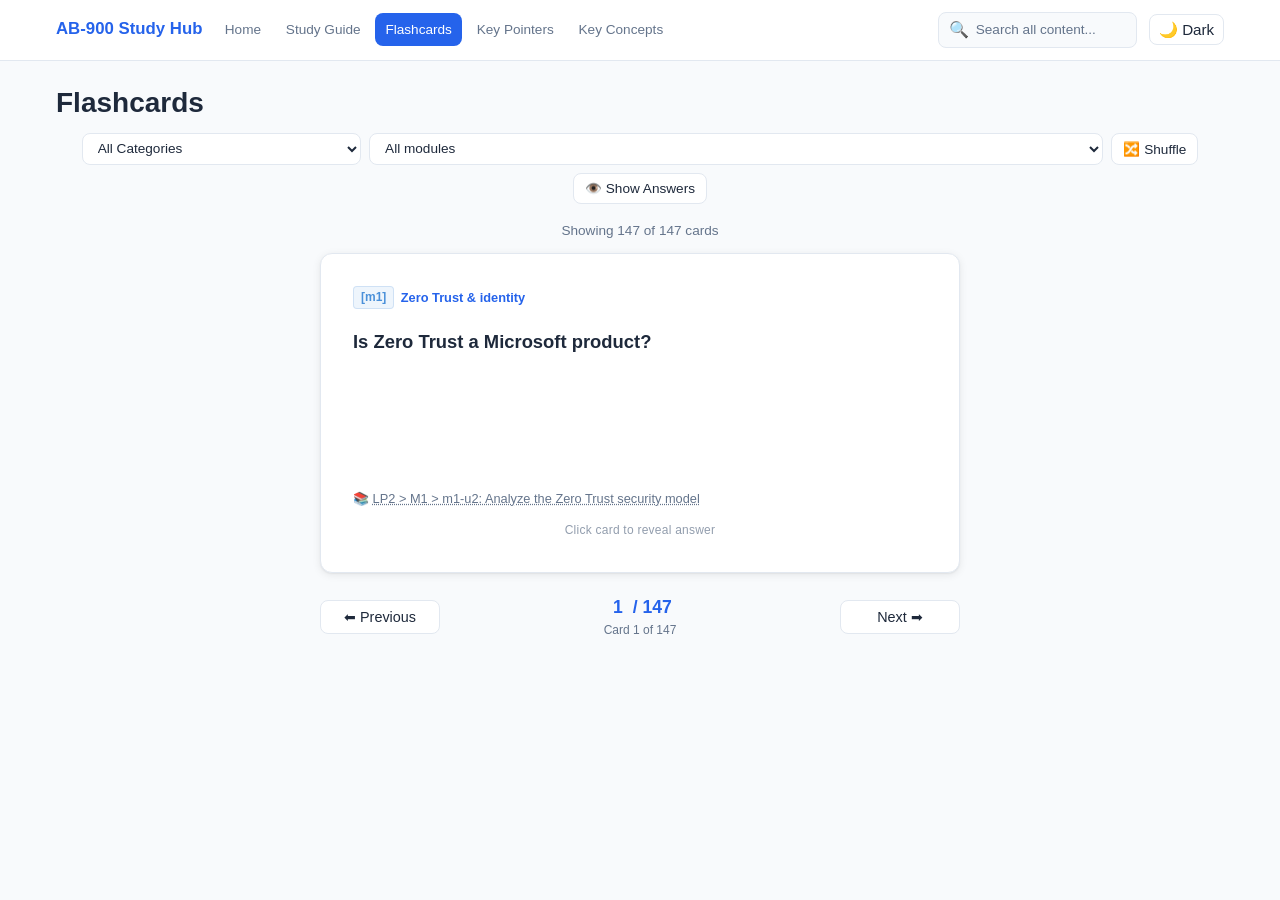
==== commit 92b023d0: "Add key-concepts page with 100+ concepts, cross-page search, navigation updates" ====
--- a/flashcards.html
+++ b/flashcards.html
@@ -17,6 +17,7 @@
         <a href="study-guide.html">Study Guide</a>
         <a href="flashcards.html" class="active">Flashcards</a>
         <a href="key-pointers.html">Key Pointers</a>
+        <a href="key-concepts.html">Key Concepts</a>
       </nav>
       <div class="search-box" id="searchBox">
         <span>🔍</span>
--- a/style.css
+++ b/style.css
@@ -302,3 +302,10 @@
 /* Section spacing on home */
 .domains-section, .materials-section, .quicklinks-section, .modules-section { margin-bottom: 2rem; }
 .domains-section h2, .materials-section h2, .quicklinks-section h2, .modules-section h2 { margin-bottom: 0; }
+
+/* Key Concepts page */
+.concept-grid { display: grid; grid-template-columns: repeat(auto-fill, minmax(300px, 1fr)); gap: 0.75rem; margin-top: 0.75rem; }
+.concept-card { background: var(--bg-card); border: 1px solid var(--border); border-radius: var(--radius); padding: 0.75rem 1rem; transition: box-shadow 0.15s; }
+.concept-card:hover { box-shadow: 0 2px 8px rgba(0,0,0,0.06); }
+.concept-term { font-weight: 600; font-size: 0.88rem; margin-bottom: 0.15rem; }
+.concept-expl { font-size: 0.82rem; color: var(--text-secondary); line-height: 1.45; }
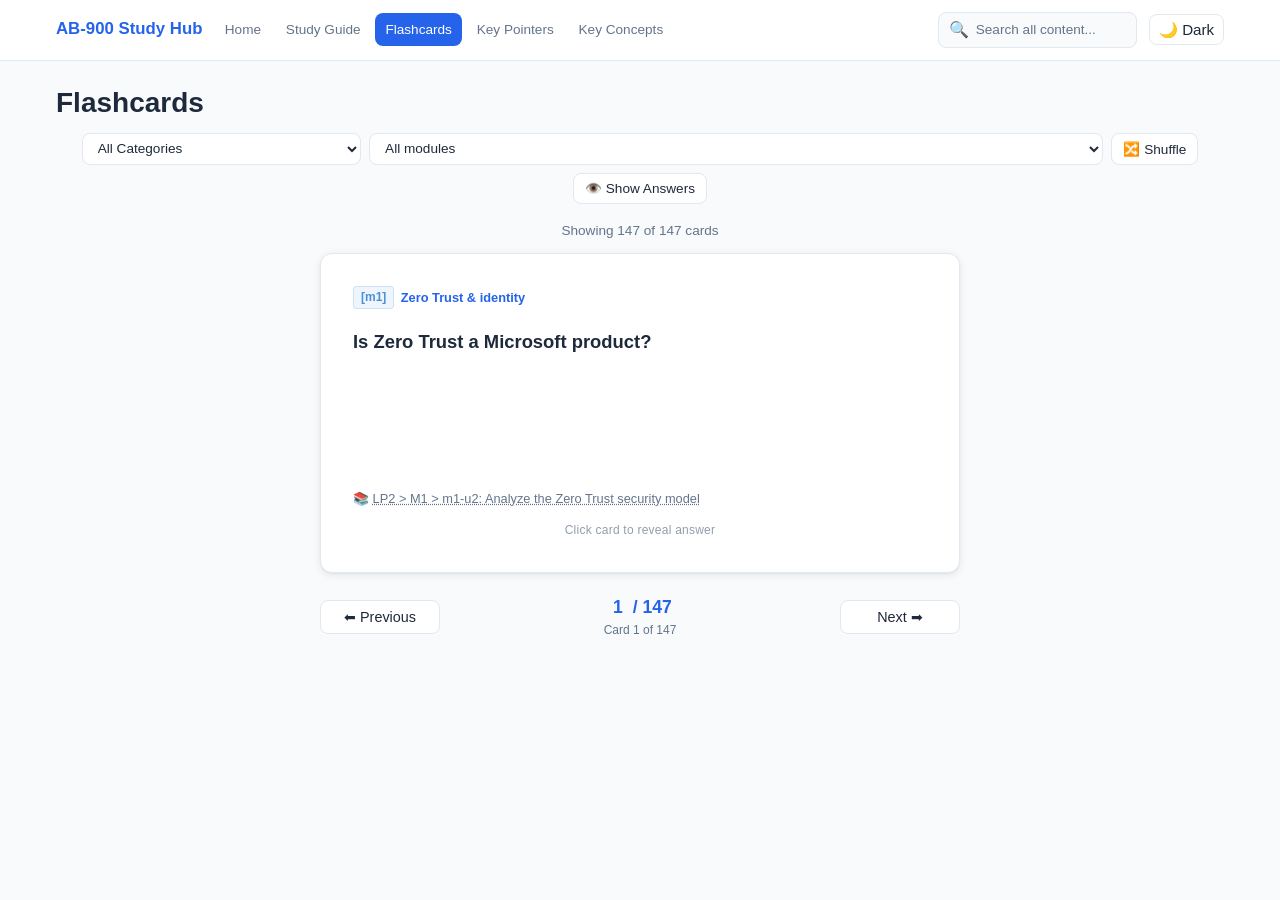
==== commit 1991cde0: "Load all data files on every page so cross-page search works everywhere" ====
--- a/flashcards.html
+++ b/flashcards.html
@@ -78,7 +78,10 @@
   </div>
 
   <script src="data/modules.js"></script>
+  <script src="data/study-guide.js"></script>
   <script src="data/flashcards.js"></script>
+  <script src="data/key-pointers.js"></script>
+  <script src="data/key-concepts.js"></script>
   <script>
     let currentIndex = 0;
     let filteredCards = [...flashcards];
--- a/style.css
+++ b/style.css
@@ -193,11 +193,16 @@
 .show-answers-item .explanation { font-size: 0.85rem; color: var(--text-secondary); margin-top: 0.25rem; }
 
 /* Key Pointers */
-.key-pointer-group { margin-bottom: 2rem; }
-.key-pointer-group h2 { border-bottom: 2px solid var(--primary); padding-bottom: 0.3rem; margin-bottom: 0.75rem; font-size: 1.1rem; }
-.key-pointer-group ul { list-style: none; padding-left: 0; }
-.key-pointer-group li { padding: 0.35rem 0; padding-left: 1.25rem; position: relative; font-size: 0.88rem; color: var(--text); line-height: 1.5; }
-.key-pointer-group li::before { content: ""; position: absolute; left: 0; top: 0.7rem; width: 6px; height: 6px; background: var(--primary); border-radius: 50%; }
+.key-pointer-group { margin-bottom: 1.5rem; border: 1px solid var(--border); border-radius: var(--radius); overflow: hidden; }
+.key-pointer-group-header { cursor: pointer; display: flex; justify-content: space-between; align-items: center; padding: 0.75rem 1rem; user-select: none; border-bottom: 1px solid var(--border); }
+.key-pointer-group-header h2 { margin: 0; font-size: 1rem; border: none !important; padding: 0 !important; }
+.key-pointer-group-header .chevron { transition: transform 0.2s; font-size: 0.8rem; }
+.key-pointer-group-header .chevron.open { transform: rotate(90deg); }
+.key-pointer-group-body { overflow: hidden; max-height: 0; transition: max-height 0.25s ease; }
+.key-pointer-group-body.open { max-height: none; }
+.key-pointer-group-body ul { list-style: none; padding: 0.75rem 1rem 1rem; margin: 0; }
+.key-pointer-group-body li { padding: 0.35rem 0; padding-left: 1.25rem; position: relative; font-size: 0.88rem; color: var(--text); line-height: 1.5; }
+.key-pointer-group-body li::before { content: ""; position: absolute; left: 0; top: 0.7rem; width: 6px; height: 6px; background: var(--primary); border-radius: 50%; }
 
 /* Search highlight */
 .search-highlight { background: var(--highlight-bg, rgba(245,158,11,0.3)); padding: 0.1rem 0.15rem; border-radius: 2px; }
@@ -304,8 +309,15 @@
 .domains-section h2, .materials-section h2, .quicklinks-section h2, .modules-section h2 { margin-bottom: 0; }
 
 /* Key Concepts page */
-.concept-grid { display: grid; grid-template-columns: repeat(auto-fill, minmax(300px, 1fr)); gap: 0.75rem; margin-top: 0.75rem; }
-.concept-card { background: var(--bg-card); border: 1px solid var(--border); border-radius: var(--radius); padding: 0.75rem 1rem; transition: box-shadow 0.15s; }
+.concept-domain { margin-bottom: 1.5rem; border: 1px solid var(--border); border-radius: var(--radius); overflow: hidden; }
+.concept-domain-header { cursor: pointer; display: flex; justify-content: space-between; align-items: center; padding: 0.75rem 1rem; user-select: none; border-bottom: 1px solid var(--border); }
+.concept-domain-header h2 { margin: 0; font-size: 1rem; }
+.concept-domain-header .chevron { transition: transform 0.2s; font-size: 0.8rem; }
+.concept-domain-header .chevron.open { transform: rotate(90deg); }
+.concept-domain-body { overflow: hidden; max-height: 0; transition: max-height 0.25s ease; }
+.concept-domain-body.open { max-height: none; }
+.concept-grid { display: grid; grid-template-columns: repeat(auto-fill, minmax(300px, 1fr)); gap: 0.75rem; padding: 0.75rem 1rem 1rem; }
+.concept-card { background: var(--bg-card); border: 1px solid var(--border); border-radius: var(--radius); padding: 0.75rem 1rem; }
 .concept-card:hover { box-shadow: 0 2px 8px rgba(0,0,0,0.06); }
 .concept-term { font-weight: 600; font-size: 0.88rem; margin-bottom: 0.15rem; }
 .concept-expl { font-size: 0.82rem; color: var(--text-secondary); line-height: 1.45; }
